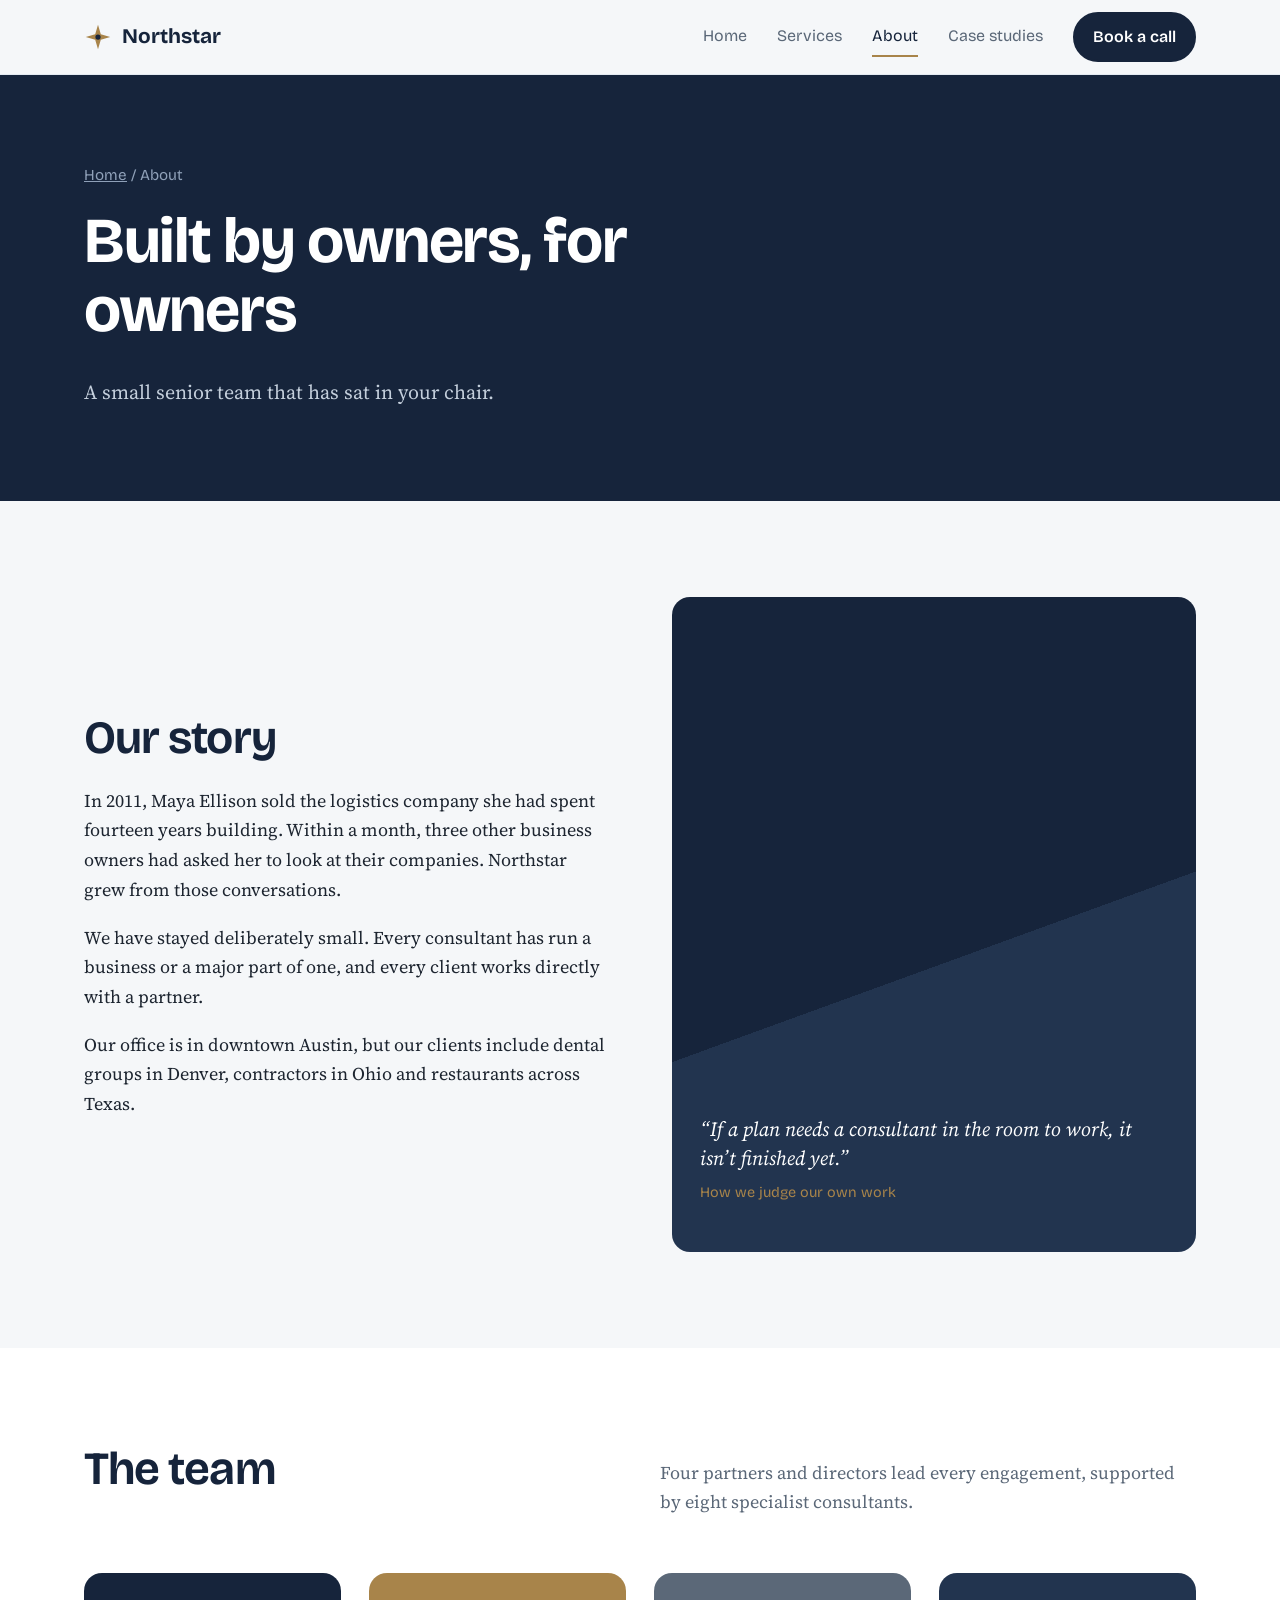
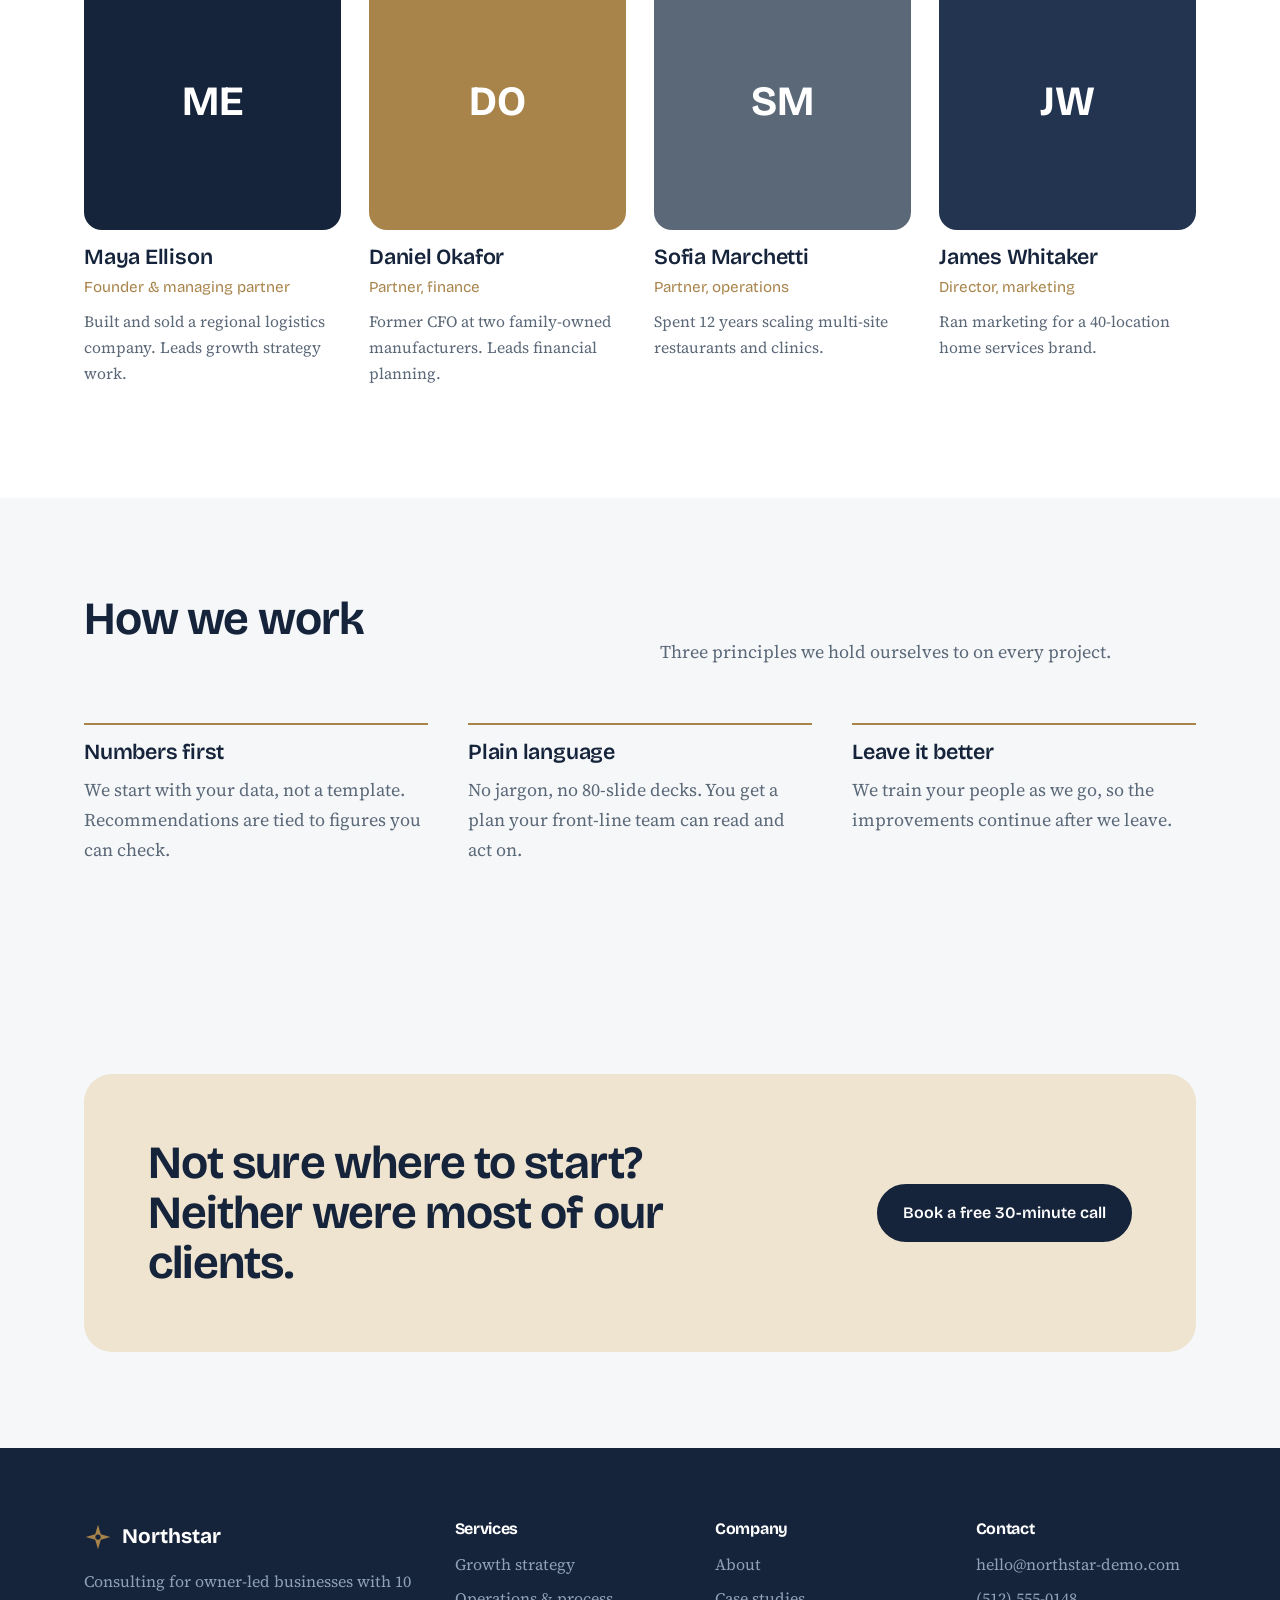
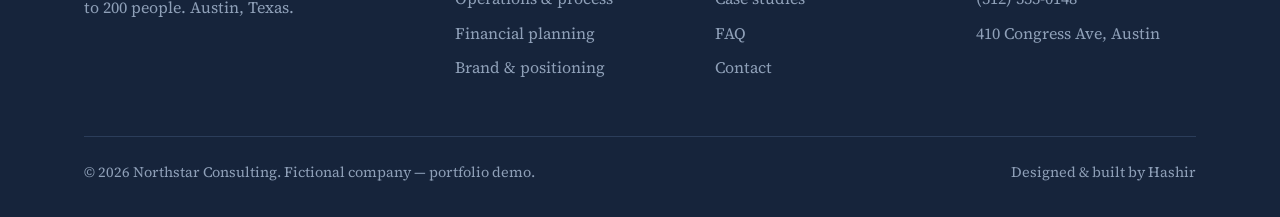
==== about.html @ 5cca1427 "Initial release of northstar-consulting portfolio demo" ====
<!doctype html>
<html lang="en">
<head>
<meta charset="utf-8">
<meta name="viewport" content="width=device-width, initial-scale=1">
<title>About — Northstar Consulting</title>
<meta name="description" content="Meet the senior team of former operators behind Northstar Consulting.">
<meta property="og:title" content="About — Northstar Consulting">
<meta property="og:description" content="Meet the senior team of former operators behind Northstar Consulting.">
<meta property="og:type" content="website">
<link rel="icon" href="data:image/svg+xml,<svg xmlns=%22http://www.w3.org/2000/svg%22 viewBox=%220 0 32 32%22><path d=%22M16 2l3.2 10.8L30 16l-10.8 3.2L16 30l-3.2-10.8L2 16l10.8-3.2z%22 fill=%22%23A8844A%22/></svg>">
<link rel="preconnect" href="https://fonts.googleapis.com"><link rel="preconnect" href="https://fonts.gstatic.com" crossorigin>
<link href="https://fonts.googleapis.com/css2?family=Bricolage+Grotesque:opsz,wght@12..96,400..800&family=Source+Serif+4:ital,opsz,wght@0,8..60,400;0,8..60,600;1,8..60,400&display=swap" rel="stylesheet">
<link rel="stylesheet" href="assets/style.css">
<script type="application/ld+json">{"@context":"https://schema.org","@type":"ProfessionalService","name":"Northstar Consulting","telephone":"+1-512-555-0148","email":"hello@northstar-demo.com","address":{"@type":"PostalAddress","streetAddress":"410 Congress Ave, Suite 900","addressLocality":"Austin","addressRegion":"TX","postalCode":"78701"}}</script>
</head>
<body>
<a class="skip" href="#main">Skip to content</a>
<header class="site-head"><div class="wrap">
<a class="logo" href="index.html"><svg viewBox="0 0 32 32" aria-hidden="true"><path d="M16 2l3.2 10.8L30 16l-10.8 3.2L16 30l-3.2-10.8L2 16l10.8-3.2z" fill="#A8844A"/><circle cx="16" cy="16" r="3" fill="#16243B"/></svg>Northstar</a>
<button class="menu-btn" aria-label="Open menu" aria-expanded="false" aria-controls="nav"><span></span><span></span><span></span></button>
<nav class="nav" id="nav" aria-label="Main"><a href="index.html">Home</a><a href="services.html">Services</a><a href="about.html" aria-current=page>About</a><a href="case-studies.html">Case studies</a><a class="btn" href="contact.html">Book a call</a></nav>
</div></header>
<main id="main">

<div class="page-head"><div class="wrap"><div class="crumbs"><a href="index.html">Home</a> / About</div><h1>Built by owners, for owners</h1><p>A small senior team that has sat in your chair.</p></div></div>
<section><div class="wrap split">
<div><h2>Our story</h2><p>In 2011, Maya Ellison sold the logistics company she had spent fourteen years building. Within a month, three other business owners had asked her to look at their companies. Northstar grew from those conversations.</p><p>We have stayed deliberately small. Every consultant has run a business or a major part of one, and every client works directly with a partner.</p><p>Our office is in downtown Austin, but our clients include dental groups in Denver, contractors in Ohio and restaurants across Texas.</p></div>
<div class="portrait"><p class="quote">“If a plan needs a consultant in the room to work, it isn’t finished yet.”<small>How we judge our own work</small></p></div>
</div></section>
<section class="alt"><div class="wrap"><div class="sec-head"><h2>The team</h2><p>Four partners and directors lead every engagement, supported by eight specialist consultants.</p></div><div class="team"><article class="member"><div class="avatar" style="background:#16243B" aria-hidden="true">ME</div><h3>Maya Ellison</h3><span>Founder & managing partner</span><p>Built and sold a regional logistics company. Leads growth strategy work.</p></article><article class="member"><div class="avatar" style="background:#A8844A" aria-hidden="true">DO</div><h3>Daniel Okafor</h3><span>Partner, finance</span><p>Former CFO at two family-owned manufacturers. Leads financial planning.</p></article><article class="member"><div class="avatar" style="background:#5B6878" aria-hidden="true">SM</div><h3>Sofia Marchetti</h3><span>Partner, operations</span><p>Spent 12 years scaling multi-site restaurants and clinics.</p></article><article class="member"><div class="avatar" style="background:#22344F" aria-hidden="true">JW</div><h3>James Whitaker</h3><span>Director, marketing</span><p>Ran marketing for a 40-location home services brand.</p></article></div></div></section>
<section><div class="wrap"><div class="sec-head"><h2>How we work</h2><p>Three principles we hold ourselves to on every project.</p></div>
<div class="values"><div><h3>Numbers first</h3><p>We start with your data, not a template. Recommendations are tied to figures you can check.</p></div><div><h3>Plain language</h3><p>No jargon, no 80-slide decks. You get a plan your front-line team can read and act on.</p></div><div><h3>Leave it better</h3><p>We train your people as we go, so the improvements continue after we leave.</p></div></div>
</div></section><section><div class="wrap"><div class="cta-band"><h2>Not sure where to start? Neither were most of our clients.</h2><a class="btn" href="contact.html">Book a free 30-minute call</a></div></div></section>
</main>
<footer><div class="wrap">
<div class="cols">
<div><a class="logo" href="index.html"><svg viewBox="0 0 32 32" aria-hidden="true"><path d="M16 2l3.2 10.8L30 16l-10.8 3.2L16 30l-3.2-10.8L2 16l10.8-3.2z" fill="#A8844A"/><circle cx="16" cy="16" r="3" fill="#16243B"/></svg>Northstar</a><p>Consulting for owner-led businesses with 10 to 200 people. Austin, Texas.</p></div>
<div><h4>Services</h4><ul><li><a href="services.html#strategy">Growth strategy</a></li><li><a href="services.html#ops">Operations & process</a></li><li><a href="services.html#finance">Financial planning</a></li><li><a href="services.html#brand">Brand & positioning</a></li></ul></div>
<div><h4>Company</h4><ul><li><a href="about.html">About</a></li><li><a href="case-studies.html">Case studies</a></li><li><a href="index.html#faq">FAQ</a></li><li><a href="contact.html">Contact</a></li></ul></div>
<div><h4>Contact</h4><ul><li><a href="mailto:hello@northstar-demo.com">hello@northstar-demo.com</a></li><li><a href="tel:+15125550148">(512) 555-0148</a></li><li>410 Congress Ave, Austin</li></ul></div>
</div>
<div class="base"><span>© <span data-year></span> Northstar Consulting. Fictional company — portfolio demo.</span><span>Designed & built by Hashir</span></div>
</div></footer>
<script src="assets/main.js"></script>
</body>
</html>
---- assets/style.css ----
:root{
  --midnight:#16243B;--midnight-2:#22344F;--glacier:#F5F7F9;--frost:#E3EAF1;
  --brass:#A8844A;--brass-soft:#EFE4D0;--slate:#5B6878;--ink:#1D2530;
  --display:"Bricolage Grotesque",system-ui,sans-serif;
  --body:"Source Serif 4",Georgia,serif;
  --r-sm:6px;--r-lg:18px;--wrap:1160px;
}
*,*::before,*::after{box-sizing:border-box}
html{scroll-behavior:smooth}
@media (prefers-reduced-motion:reduce){html{scroll-behavior:auto}*{animation:none!important;transition:none!important}}
body{margin:0;font-family:var(--body);font-size:1.125rem;line-height:1.65;color:var(--ink);background:var(--glacier)}
img,svg{max-width:100%;display:block}
a{color:inherit}
:focus-visible{outline:3px solid var(--brass);outline-offset:3px;border-radius:4px}
h1,h2,h3,h4{font-family:var(--display);line-height:1.08;letter-spacing:-.02em;margin:0 0 .5em;color:var(--midnight)}
h1{font-size:clamp(2.6rem,6vw,4.8rem);font-weight:700}
h2{font-size:clamp(2rem,3.6vw,3rem);font-weight:650}
h3{font-size:1.35rem;font-weight:600;letter-spacing:-.01em}
p{margin:0 0 1em;max-width:62ch}
.wrap{max-width:var(--wrap);margin:0 auto;padding:0 24px}
.skip{position:absolute;left:-999px}.skip:focus{left:16px;top:16px;background:#fff;padding:8px 14px;z-index:99}
.site-head{position:sticky;top:0;z-index:40;background:rgba(245,247,249,.94);backdrop-filter:blur(10px);border-bottom:1px solid var(--frost)}
.site-head .wrap{display:flex;align-items:center;justify-content:space-between;height:74px}
.logo{display:flex;align-items:center;gap:10px;font-family:var(--display);font-weight:700;font-size:1.3rem;text-decoration:none;color:var(--midnight)}
.logo svg{width:28px;height:28px}
.nav{display:flex;gap:30px;align-items:center;font-family:var(--display);font-size:1rem}
.nav a{text-decoration:none;color:var(--slate);padding:6px 0;border-bottom:2px solid transparent}
.nav a:hover,.nav a[aria-current=page]{color:var(--midnight);border-color:var(--brass)}
.btn{display:inline-flex;align-items:center;gap:8px;font-family:var(--display);font-weight:600;font-size:1rem;padding:14px 24px;border-radius:999px;text-decoration:none;border:2px solid var(--midnight);background:var(--midnight);color:#fff;cursor:pointer;transition:background .2s,color .2s}
.btn:hover{background:var(--midnight-2)}
.btn.ghost{background:transparent;color:var(--midnight)}
.btn.ghost:hover{background:var(--midnight);color:#fff}
.nav .btn{padding:10px 18px;color:#fff;border-bottom:2px solid var(--midnight)}
.nav .btn:hover{color:#fff}
.menu-btn{display:none;background:none;border:0;padding:8px;cursor:pointer}
.menu-btn span{display:block;width:24px;height:2px;background:var(--midnight);margin:5px 0}
@media (max-width:860px){
  .menu-btn{display:block}
  .nav{position:absolute;top:74px;left:0;right:0;flex-direction:column;align-items:flex-start;gap:4px;background:var(--glacier);padding:16px 24px 24px;border-bottom:1px solid var(--frost);display:none}
  .nav.open{display:flex}
  .nav a{font-size:1.15rem;padding:10px 0}
}
.hero{position:relative;overflow:hidden;background:var(--midnight);color:#DCE4EE}
.hero .wrap{display:grid;grid-template-columns:1.15fr .85fr;gap:48px;align-items:center;padding-top:96px;padding-bottom:104px}
.hero h1{color:#fff;max-width:13ch}
.hero .lede{font-size:1.3rem;color:#C3CEDB;max-width:44ch}
.hero .actions{display:flex;gap:14px;flex-wrap:wrap;margin-top:32px}
.hero .btn{background:var(--brass);border-color:var(--brass)}
.hero .btn:hover{background:#94733D}
.hero .btn.ghost{background:transparent;border-color:#5E7090;color:#fff}
.hero .btn.ghost:hover{border-color:#fff}
.chart .line{stroke:#3A4D6C;stroke-width:1;fill:none;stroke-dasharray:4 6}
.chart .path{stroke:var(--brass);stroke-width:2;fill:none;stroke-dasharray:600;stroke-dashoffset:600;animation:draw 2.4s .4s ease-out forwards}
.chart .star{fill:#fff}
.chart .north{fill:var(--brass);animation:pulse 3s 2.6s ease-in-out infinite}
@keyframes draw{to{stroke-dashoffset:0}}
@keyframes pulse{50%{opacity:.5}}
.chart figcaption{font-family:var(--display);font-size:.9rem;color:#8FA0B8;margin-top:10px}
.trust{border-top:1px solid #2B3D5A;padding:22px 0;font-family:var(--display);color:#8FA0B8;font-size:.95rem}
.trust .wrap{display:flex;gap:40px;flex-wrap:wrap;align-items:center;padding-top:0;padding-bottom:0}
.trust b{color:#fff;font-weight:600}
@media (max-width:860px){.hero .wrap{grid-template-columns:1fr;padding-top:64px;padding-bottom:64px}.chart{max-width:360px}}
section{padding:96px 0}
.sec-head{display:grid;grid-template-columns:1fr 1fr;gap:40px;align-items:end;margin-bottom:56px}
.sec-head p{color:var(--slate);margin:0}
@media (max-width:760px){.sec-head{grid-template-columns:1fr;gap:12px}section{padding:72px 0}}
.alt{background:#fff}
.services{display:grid;grid-template-columns:repeat(3,1fr);border-top:2px solid var(--midnight)}
.service{padding:32px 28px 36px 0;border-bottom:1px solid var(--frost)}
.service:not(:nth-child(3n+1)){padding-left:28px;border-left:1px solid var(--frost)}
.service svg{width:34px;height:34px;color:var(--brass);margin-bottom:18px}
.service p{color:var(--slate);font-size:1.02rem}
.service a{font-family:var(--display);font-weight:600;color:var(--midnight);text-underline-offset:4px}
@media (max-width:900px){.services{grid-template-columns:1fr 1fr}.service,.service:not(:nth-child(3n+1)){padding:28px 20px;border-left:0}.service:nth-child(even){border-left:1px solid var(--frost)}}
@media (max-width:600px){.services{grid-template-columns:1fr}.service:nth-child(even){border-left:0}.service,.service:not(:nth-child(3n+1)){padding:28px 0}}
.split{display:grid;grid-template-columns:1fr 1fr;gap:64px;align-items:center}
@media (max-width:860px){.split{grid-template-columns:1fr;gap:36px}}
.portrait{aspect-ratio:4/5;border-radius:var(--r-lg);background:linear-gradient(160deg,var(--midnight) 0 55%,var(--midnight-2) 55%);position:relative;overflow:hidden}
.portrait svg{position:absolute;top:32px;left:32px;width:120px;opacity:.9}
.portrait .quote{position:absolute;left:28px;right:28px;bottom:28px;color:#fff;font-size:1.25rem;font-style:italic;line-height:1.45}
.portrait .quote small{display:block;font-style:normal;font-family:var(--display);font-size:.9rem;color:var(--brass);margin-top:10px}
.facts{display:grid;grid-template-columns:1fr 1fr;gap:24px;margin-top:28px}
.facts div{border-left:3px solid var(--brass);padding-left:16px}
.facts strong{display:block;font-family:var(--display);font-size:2rem;color:var(--midnight);line-height:1.1}
.facts span{font-size:.95rem;color:var(--slate)}
.cases{display:grid;gap:28px}
.case{display:grid;grid-template-columns:220px 1fr auto;gap:36px;align-items:start;padding:32px;background:#fff;border-radius:var(--r-lg);border:1px solid var(--frost);text-decoration:none}
.case:hover{border-color:var(--brass)}
.case .tag{font-family:var(--display);font-size:.9rem;color:var(--brass);font-weight:600}
.case .result{font-family:var(--display);font-size:2.4rem;font-weight:700;color:var(--midnight);line-height:1;text-align:right}
.case .result small{display:block;font-size:.85rem;font-weight:500;color:var(--slate);margin-top:6px}
.case p{color:var(--slate);font-size:1.02rem;margin:0}
@media (max-width:860px){.case{grid-template-columns:1fr;gap:12px}.case .result{text-align:left}}
.testimonials{display:grid;grid-template-columns:1.4fr 1fr 1fr;gap:28px}
.testimonial{margin:0;padding:32px;border-radius:var(--r-lg);background:var(--glacier);border:1px solid var(--frost)}
.testimonial:first-child{background:var(--midnight);color:#DCE4EE;border-color:var(--midnight)}
.testimonial:first-child blockquote{font-size:1.4rem;color:#fff}
.testimonial blockquote{margin:0 0 20px;font-style:italic}
.testimonial figcaption{font-family:var(--display);font-size:.95rem}
.testimonial figcaption b{display:block}
.testimonial figcaption span{color:var(--slate)}
.testimonial:first-child figcaption span{color:#8FA0B8}
@media (max-width:900px){.testimonials{grid-template-columns:1fr}}
.faq{max-width:820px}
.faq details{border-bottom:1px solid var(--frost);padding:4px 0}
.faq summary{cursor:pointer;list-style:none;font-family:var(--display);font-size:1.2rem;font-weight:600;color:var(--midnight);padding:20px 40px 20px 0;position:relative}
.faq summary::-webkit-details-marker{display:none}
.faq summary::after{content:"";position:absolute;right:6px;top:50%;width:12px;height:12px;border-right:2px solid var(--brass);border-bottom:2px solid var(--brass);transform:translateY(-70%) rotate(45deg);transition:transform .2s}
.faq details[open] summary::after{transform:translateY(-30%) rotate(-135deg)}
.faq details p{color:var(--slate);padding-bottom:12px}
.cta-band{background:var(--brass-soft);border-radius:28px;padding:64px;display:flex;justify-content:space-between;align-items:center;gap:32px;flex-wrap:wrap}
.cta-band h2{margin:0;max-width:18ch}
@media (max-width:600px){.cta-band{padding:36px 28px}}
.page-head{background:var(--midnight);color:#C3CEDB;padding:88px 0 72px}
.page-head h1{color:#fff;font-size:clamp(2.4rem,5vw,4rem);max-width:16ch}
.page-head p{font-size:1.25rem}
.crumbs{font-family:var(--display);font-size:.95rem;color:#8FA0B8;margin-bottom:18px}
.crumbs a{color:#8FA0B8}
.svc-detail{display:grid;grid-template-columns:280px 1fr;gap:48px;padding:48px 0;border-top:1px solid var(--frost);scroll-margin-top:90px}
.svc-detail:first-child{border-top:2px solid var(--midnight)}
.svc-detail svg{width:40px;height:40px;color:var(--brass);margin-bottom:14px}
.svc-detail ul{margin:0;padding-left:1.1em;color:var(--slate)}
.svc-detail li{margin-bottom:6px}
.svc-detail .price{font-family:var(--display);color:var(--brass);font-weight:600;margin-top:10px}
@media (max-width:760px){.svc-detail{grid-template-columns:1fr;gap:16px}}
.steps{display:grid;grid-template-columns:repeat(4,1fr);gap:28px;counter-reset:s}
.step{counter-increment:s;padding-top:20px;border-top:2px solid var(--midnight)}
.step::before{content:counter(s);font-family:var(--display);font-weight:700;font-size:2.2rem;color:var(--brass);display:block;margin-bottom:8px}
.step p{color:var(--slate);font-size:1rem}
@media (max-width:860px){.steps{grid-template-columns:1fr 1fr}}
@media (max-width:520px){.steps{grid-template-columns:1fr}}
.team{display:grid;grid-template-columns:repeat(4,1fr);gap:28px}
.member .avatar{aspect-ratio:1;border-radius:var(--r-lg);display:grid;place-items:center;font-family:var(--display);font-size:2.6rem;font-weight:700;color:#fff;margin-bottom:16px}
.member h3{margin-bottom:2px}
.member span{font-family:var(--display);font-size:.95rem;color:var(--brass)}
.member p{font-size:.98rem;color:var(--slate);margin-top:8px}
@media (max-width:900px){.team{grid-template-columns:1fr 1fr}}
.values{display:grid;grid-template-columns:repeat(3,1fr);gap:40px}
.values h3{padding-top:16px;border-top:2px solid var(--brass)}
.values p{color:var(--slate)}
@media (max-width:760px){.values{grid-template-columns:1fr}}
.case-long{display:grid;grid-template-columns:1fr 1.3fr;gap:56px;padding:64px 0;border-top:1px solid var(--frost);scroll-margin-top:90px}
.case-long:first-child{border-top:0;padding-top:0}
.case-long dl{display:grid;grid-template-columns:auto 1fr;gap:10px 20px;font-size:1rem;margin:24px 0 0}
.case-long dt{font-family:var(--display);font-weight:600;color:var(--midnight)}
.case-long dd{margin:0;color:var(--slate)}
.metrics{display:grid;grid-template-columns:repeat(3,1fr);gap:16px;margin-top:28px}
.metrics div{background:var(--glacier);border-radius:var(--r-sm);padding:18px}
.metrics strong{display:block;font-family:var(--display);font-size:1.8rem;color:var(--midnight)}
.metrics span{font-size:.9rem;color:var(--slate)}
@media (max-width:860px){.case-long{grid-template-columns:1fr;gap:20px}}
@media (max-width:480px){.metrics{grid-template-columns:1fr}}
.contact-grid{display:grid;grid-template-columns:1.3fr .7fr;gap:56px}
@media (max-width:860px){.contact-grid{grid-template-columns:1fr}}
form .row{display:grid;grid-template-columns:1fr 1fr;gap:20px}
@media (max-width:600px){form .row{grid-template-columns:1fr}}
.field{margin-bottom:20px}
label{display:block;font-family:var(--display);font-weight:600;font-size:.98rem;color:var(--midnight);margin-bottom:6px}
input,select,textarea{width:100%;font:inherit;font-size:1.02rem;padding:13px 14px;border:1.5px solid #C9D3DE;border-radius:var(--r-sm);background:#fff;color:var(--ink)}
input:focus,select:focus,textarea:focus{border-color:var(--midnight);outline:none;box-shadow:0 0 0 3px rgba(168,132,74,.3)}
textarea{min-height:150px;resize:vertical}
.field.invalid input,.field.invalid textarea,.field.invalid select{border-color:#B3261E}
.err{display:none;color:#B3261E;font-size:.9rem;margin-top:6px;font-family:var(--display)}
.field.invalid .err{display:block}
.form-ok{display:none;background:#E8F3EC;border-left:4px solid #2E7D4F;padding:18px 20px;border-radius:var(--r-sm);font-family:var(--display);margin-bottom:24px}
.form-ok.show{display:block}
.hint{font-size:.9rem;color:var(--slate);font-family:var(--display)}
.info-card{background:var(--midnight);color:#C3CEDB;border-radius:var(--r-lg);padding:36px}
.info-card h3{color:#fff}
.info-card dl{margin:0}
.info-card dt{font-family:var(--display);color:var(--brass);font-size:.95rem;margin-top:20px}
.info-card dd{margin:4px 0 0;color:#fff}
.info-card a{color:#fff}
.map{margin-top:24px;aspect-ratio:16/10;border-radius:var(--r-sm);background:linear-gradient(90deg,#2B3D5A 1px,transparent 1px) 0 0/28px 28px,linear-gradient(#2B3D5A 1px,transparent 1px) 0 0/28px 28px,var(--midnight-2);position:relative}
.map::after{content:"";position:absolute;left:58%;top:42%;width:16px;height:16px;border-radius:50%;background:var(--brass);box-shadow:0 0 0 8px rgba(168,132,74,.3)}
footer{background:var(--midnight);color:#8FA0B8;padding:72px 0 32px;font-size:1rem}
footer .cols{display:grid;grid-template-columns:1.5fr 1fr 1fr 1fr;gap:40px}
footer h4{color:#fff;font-size:1rem;margin-bottom:14px}
footer ul{list-style:none;margin:0;padding:0}
footer li{margin-bottom:8px}
footer a{text-decoration:none}footer a:hover{color:#fff}
footer .logo{color:#fff;margin-bottom:14px}
footer .base{border-top:1px solid #2B3D5A;margin-top:48px;padding-top:24px;display:flex;justify-content:space-between;flex-wrap:wrap;gap:12px;font-size:.9rem}
@media (max-width:760px){footer .cols{grid-template-columns:1fr 1fr}}
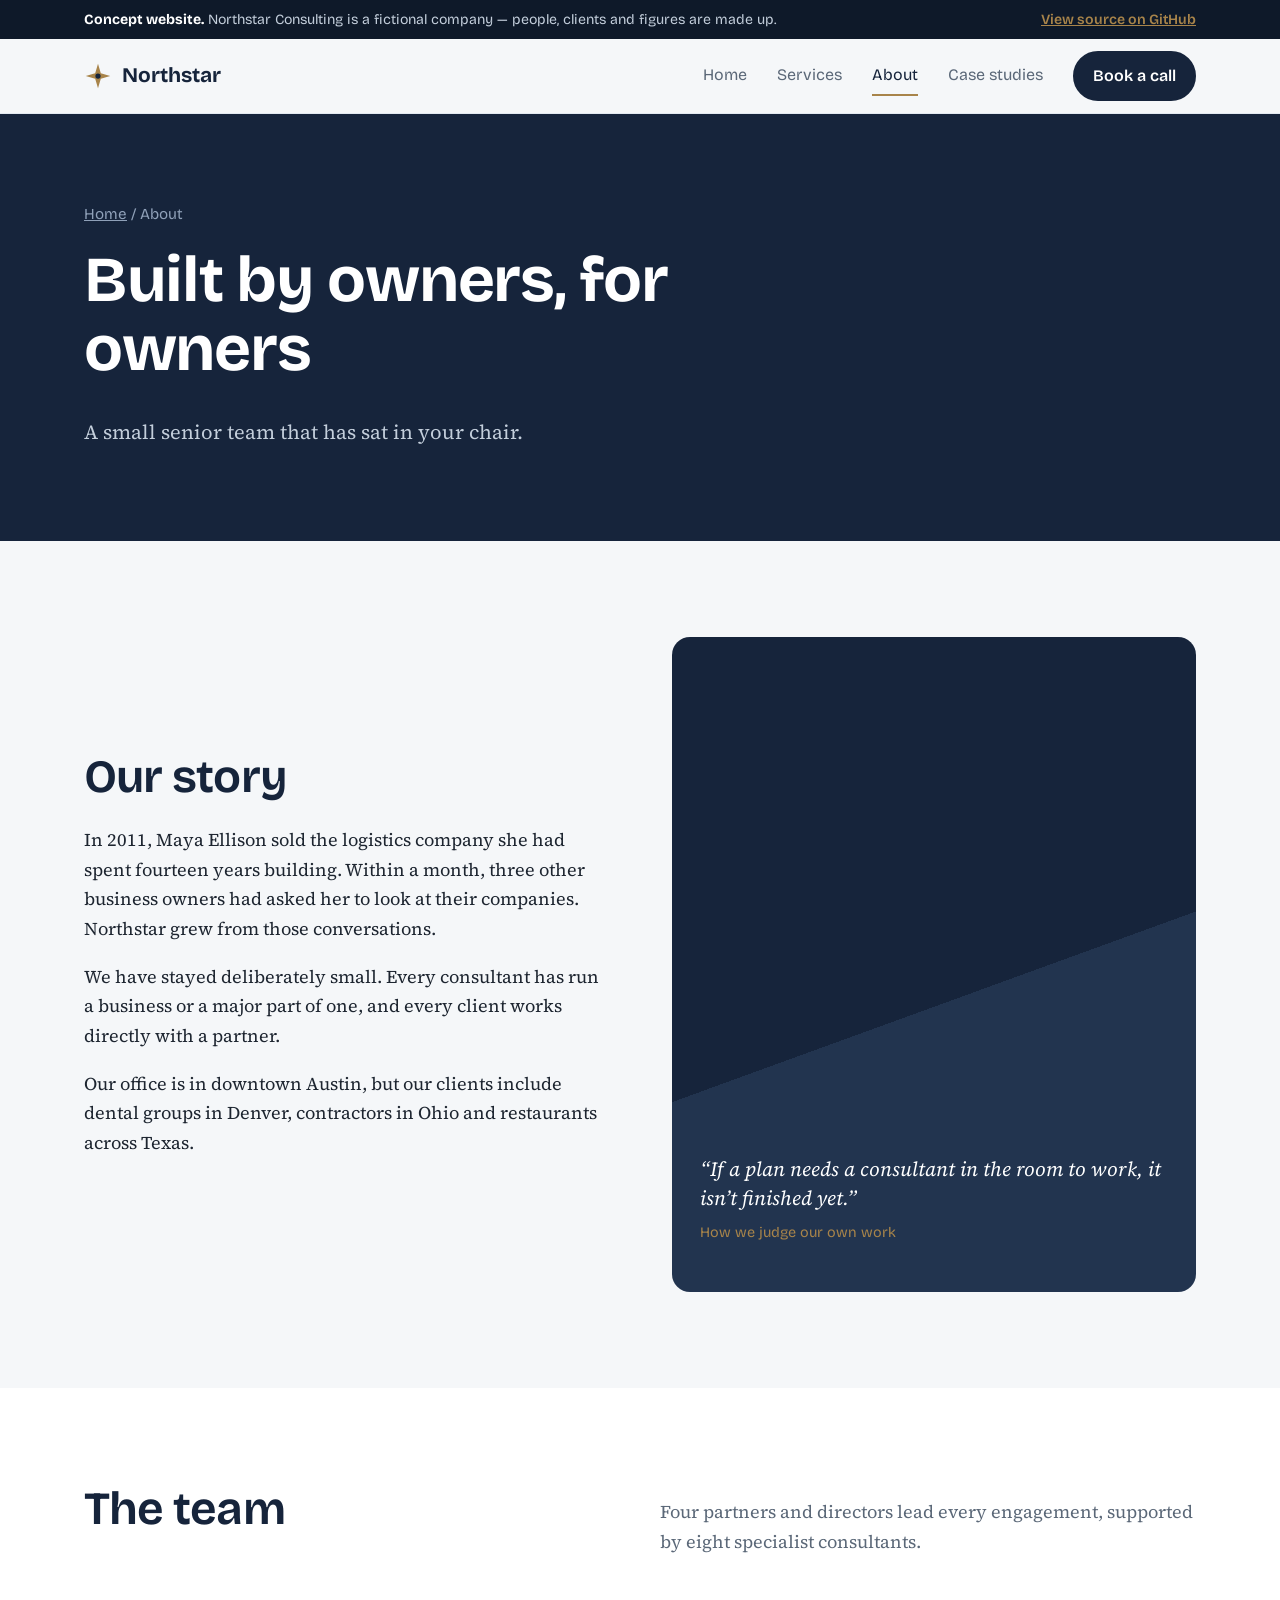
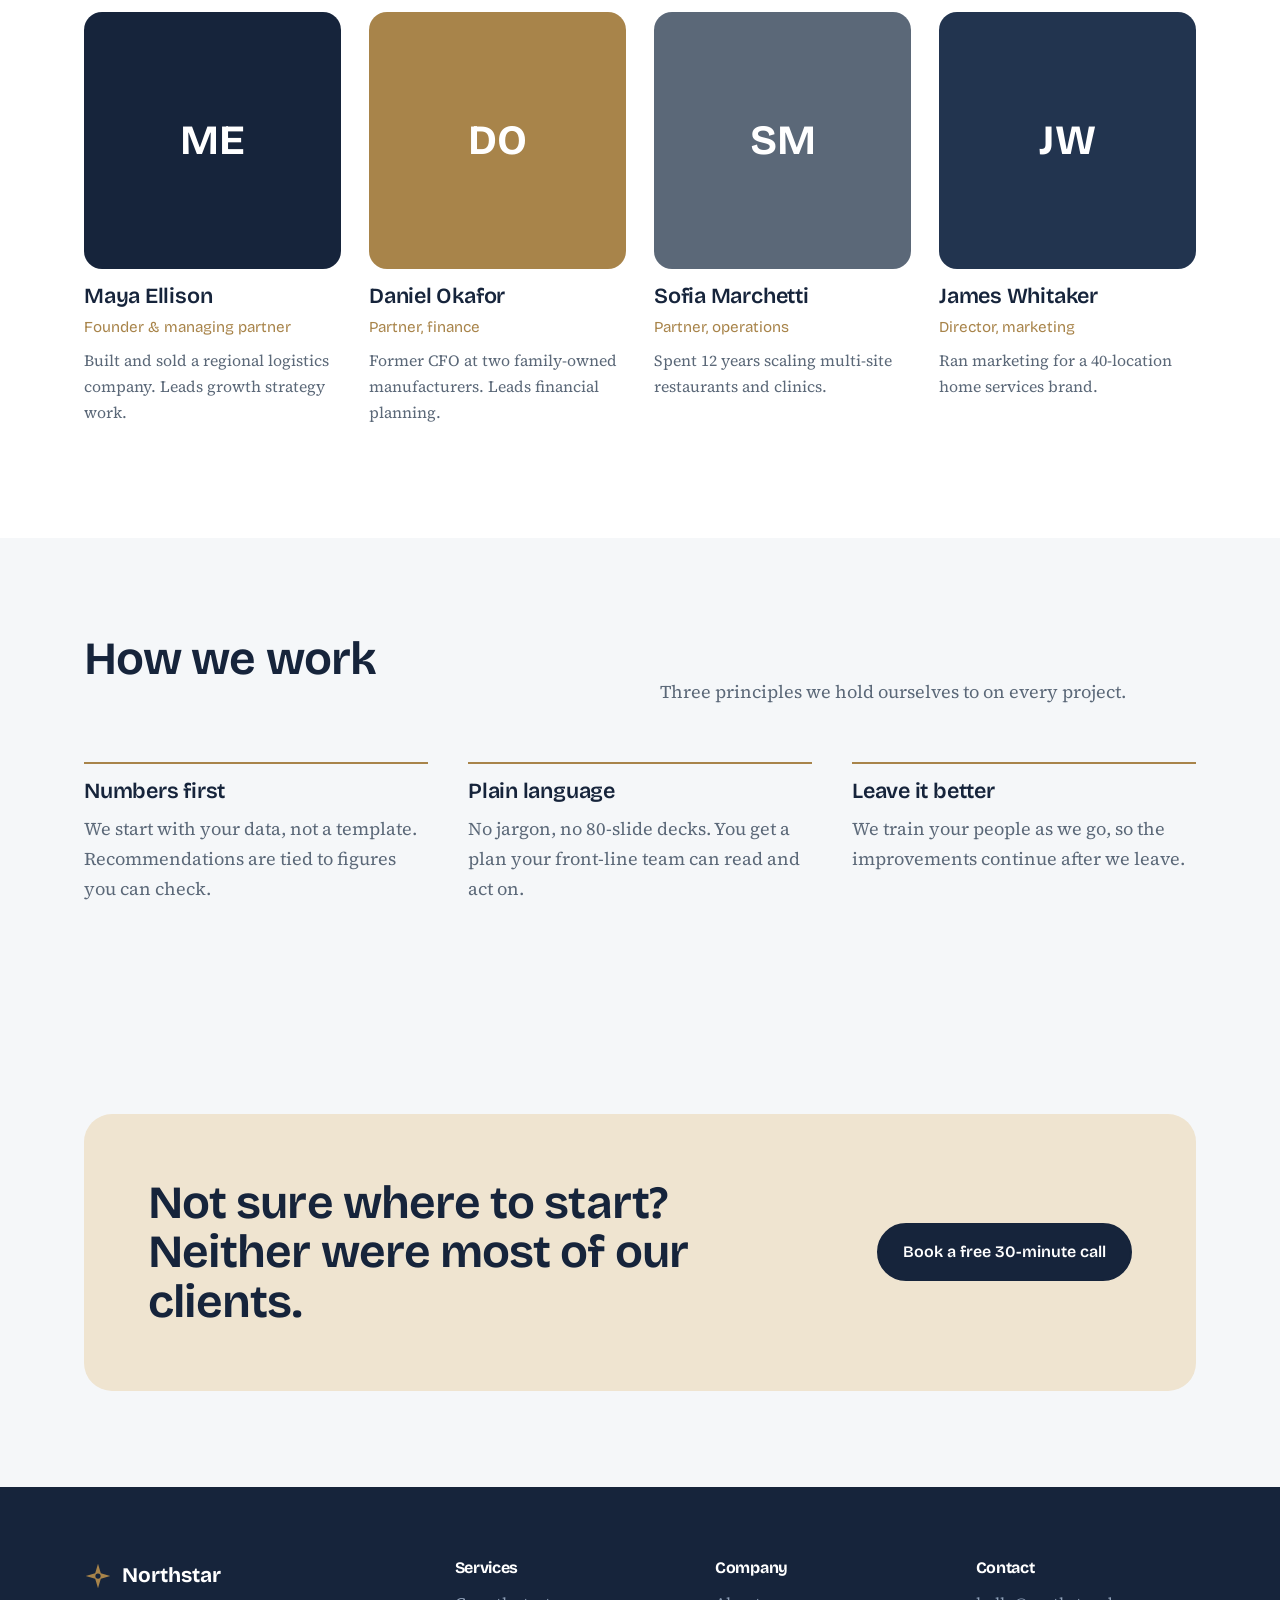
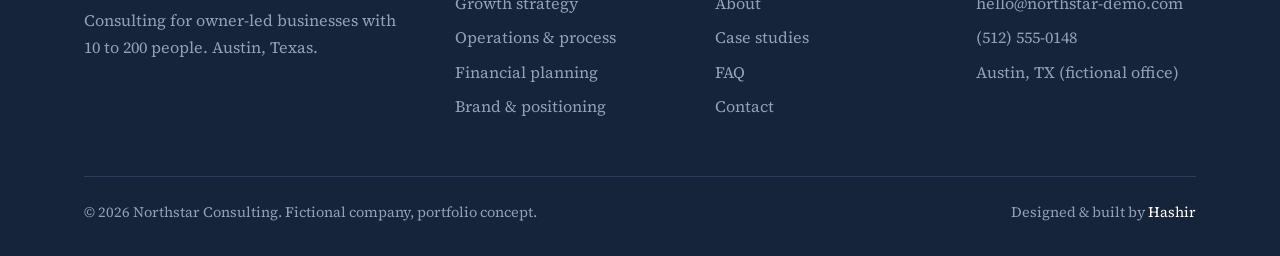
==== commit 77df7b2b: "Prepare site for client review - Self-host fonts; the site now makes no third-party requests - Add a" ====
--- a/about.html
+++ b/about.html
@@ -8,14 +8,21 @@
 <meta property="og:title" content="About — Northstar Consulting">
 <meta property="og:description" content="Meet the senior team of former operators behind Northstar Consulting.">
 <meta property="og:type" content="website">
-<link rel="icon" href="data:image/svg+xml,<svg xmlns=%22http://www.w3.org/2000/svg%22 viewBox=%220 0 32 32%22><path d=%22M16 2l3.2 10.8L30 16l-10.8 3.2L16 30l-3.2-10.8L2 16l10.8-3.2z%22 fill=%22%23A8844A%22/></svg>">
-<link rel="preconnect" href="https://fonts.googleapis.com"><link rel="preconnect" href="https://fonts.gstatic.com" crossorigin>
-<link href="https://fonts.googleapis.com/css2?family=Bricolage+Grotesque:opsz,wght@12..96,400..800&family=Source+Serif+4:ital,opsz,wght@0,8..60,400;0,8..60,600;1,8..60,400&display=swap" rel="stylesheet">
+<meta property="og:url" content="https://gmoo7.github.io/northstar-consulting/about.html">
+<meta property="og:image" content="https://gmoo7.github.io/northstar-consulting/docs/social-preview.png">
+<meta name="twitter:card" content="summary_large_image">
+<meta name="theme-color" content="#16243B">
+<link rel="canonical" href="https://gmoo7.github.io/northstar-consulting/about.html">
+<link rel="icon" href="favicon.svg" type="image/svg+xml">
+<link rel="apple-touch-icon" href="apple-touch-icon.png">
+<link rel="preload" href="assets/fonts/bricolage-grotesque-latin-wght-normal.woff2" as="font" type="font/woff2" crossorigin>
+<link rel="preload" href="assets/fonts/source-serif-4-latin-wght-normal.woff2" as="font" type="font/woff2" crossorigin>
 <link rel="stylesheet" href="assets/style.css">
-<script type="application/ld+json">{"@context":"https://schema.org","@type":"ProfessionalService","name":"Northstar Consulting","telephone":"+1-512-555-0148","email":"hello@northstar-demo.com","address":{"@type":"PostalAddress","streetAddress":"410 Congress Ave, Suite 900","addressLocality":"Austin","addressRegion":"TX","postalCode":"78701"}}</script>
+<script type="application/ld+json">{"@context":"https://schema.org","@type":"WebSite","name":"Northstar Consulting (concept website)","url":"https://gmoo7.github.io/northstar-consulting/","description":"Portfolio demo of a professional services website for a fictional consulting firm.","creator":{"@type":"Person","name":"Hashir","url":"https://github.com/GMoo7"}}</script>
 </head>
 <body>
 <a class="skip" href="#main">Skip to content</a>
+<div class="demo-bar"><div class="wrap"><span><b>Concept website.</b> <span class="long">Northstar Consulting is a fictional company — people, clients and figures are made up.</span><span class="short">Fictional company.</span></span><a href="https://github.com/GMoo7/northstar-consulting">View source on GitHub</a></div></div>
 <header class="site-head"><div class="wrap">
 <a class="logo" href="index.html"><svg viewBox="0 0 32 32" aria-hidden="true"><path d="M16 2l3.2 10.8L30 16l-10.8 3.2L16 30l-3.2-10.8L2 16l10.8-3.2z" fill="#A8844A"/><circle cx="16" cy="16" r="3" fill="#16243B"/></svg>Northstar</a>
 <button class="menu-btn" aria-label="Open menu" aria-expanded="false" aria-controls="nav"><span></span><span></span><span></span></button>
@@ -38,9 +45,9 @@
 <div><a class="logo" href="index.html"><svg viewBox="0 0 32 32" aria-hidden="true"><path d="M16 2l3.2 10.8L30 16l-10.8 3.2L16 30l-3.2-10.8L2 16l10.8-3.2z" fill="#A8844A"/><circle cx="16" cy="16" r="3" fill="#16243B"/></svg>Northstar</a><p>Consulting for owner-led businesses with 10 to 200 people. Austin, Texas.</p></div>
 <div><h4>Services</h4><ul><li><a href="services.html#strategy">Growth strategy</a></li><li><a href="services.html#ops">Operations & process</a></li><li><a href="services.html#finance">Financial planning</a></li><li><a href="services.html#brand">Brand & positioning</a></li></ul></div>
 <div><h4>Company</h4><ul><li><a href="about.html">About</a></li><li><a href="case-studies.html">Case studies</a></li><li><a href="index.html#faq">FAQ</a></li><li><a href="contact.html">Contact</a></li></ul></div>
-<div><h4>Contact</h4><ul><li><a href="mailto:hello@northstar-demo.com">hello@northstar-demo.com</a></li><li><a href="tel:+15125550148">(512) 555-0148</a></li><li>410 Congress Ave, Austin</li></ul></div>
+<div><h4>Contact</h4><ul><li><a href="mailto:hello@northstar-demo.com">hello@northstar-demo.com</a></li><li><a href="tel:+15125550148">(512) 555-0148</a></li><li>Austin, TX (fictional office)</li></ul></div>
 </div>
-<div class="base"><span>© <span data-year></span> Northstar Consulting. Fictional company — portfolio demo.</span><span>Designed & built by Hashir</span></div>
+<div class="base"><span>© <span data-year></span> Northstar Consulting. Fictional company, portfolio concept.</span><span>Designed &amp; built by <a href="https://github.com/GMoo7">Hashir</a></span></div>
 </div></footer>
 <script src="assets/main.js"></script>
 </body>
--- a/assets/style.css
+++ b/assets/style.css
@@ -1,3 +1,6 @@
+@font-face{font-family:"Bricolage Grotesque";src:url(fonts/bricolage-grotesque-latin-wght-normal.woff2) format("woff2");font-weight:200 800;font-style:normal;font-display:swap}
+@font-face{font-family:"Source Serif 4";src:url(fonts/source-serif-4-latin-wght-normal.woff2) format("woff2");font-weight:200 900;font-style:normal;font-display:swap}
+@font-face{font-family:"Source Serif 4";src:url(fonts/source-serif-4-latin-wght-italic.woff2) format("woff2");font-weight:200 900;font-style:italic;font-display:swap}
 :root{
   --midnight:#16243B;--midnight-2:#22344F;--glacier:#F5F7F9;--frost:#E3EAF1;
   --brass:#A8844A;--brass-soft:#EFE4D0;--slate:#5B6878;--ink:#1D2530;
@@ -182,3 +185,10 @@
 footer .logo{color:#fff;margin-bottom:14px}
 footer .base{border-top:1px solid #2B3D5A;margin-top:48px;padding-top:24px;display:flex;justify-content:space-between;flex-wrap:wrap;gap:12px;font-size:.9rem}
 @media (max-width:760px){footer .cols{grid-template-columns:1fr 1fr}}
+.demo-bar{background:#0E1929;color:#C3CEDB;font-family:var(--display);font-size:.88rem;padding:8px 0}
+.demo-bar .wrap{display:flex;justify-content:space-between;gap:8px 20px;flex-wrap:wrap}
+.demo-bar b{color:#fff}.demo-bar a{color:var(--brass);font-weight:600}
+.trust .note{font-size:.8rem;border:1px solid #3A4D6C;border-radius:999px;padding:2px 10px}
+footer .base a{color:#fff}
+.short{display:none}@media (max-width:600px){.long{display:none}.short{display:inline}.demo-bar{flex-wrap:nowrap;justify-content:space-between;text-align:left;font-size:.8rem}}
+@media (prefers-reduced-motion:reduce){.chart .path{stroke-dashoffset:0}}
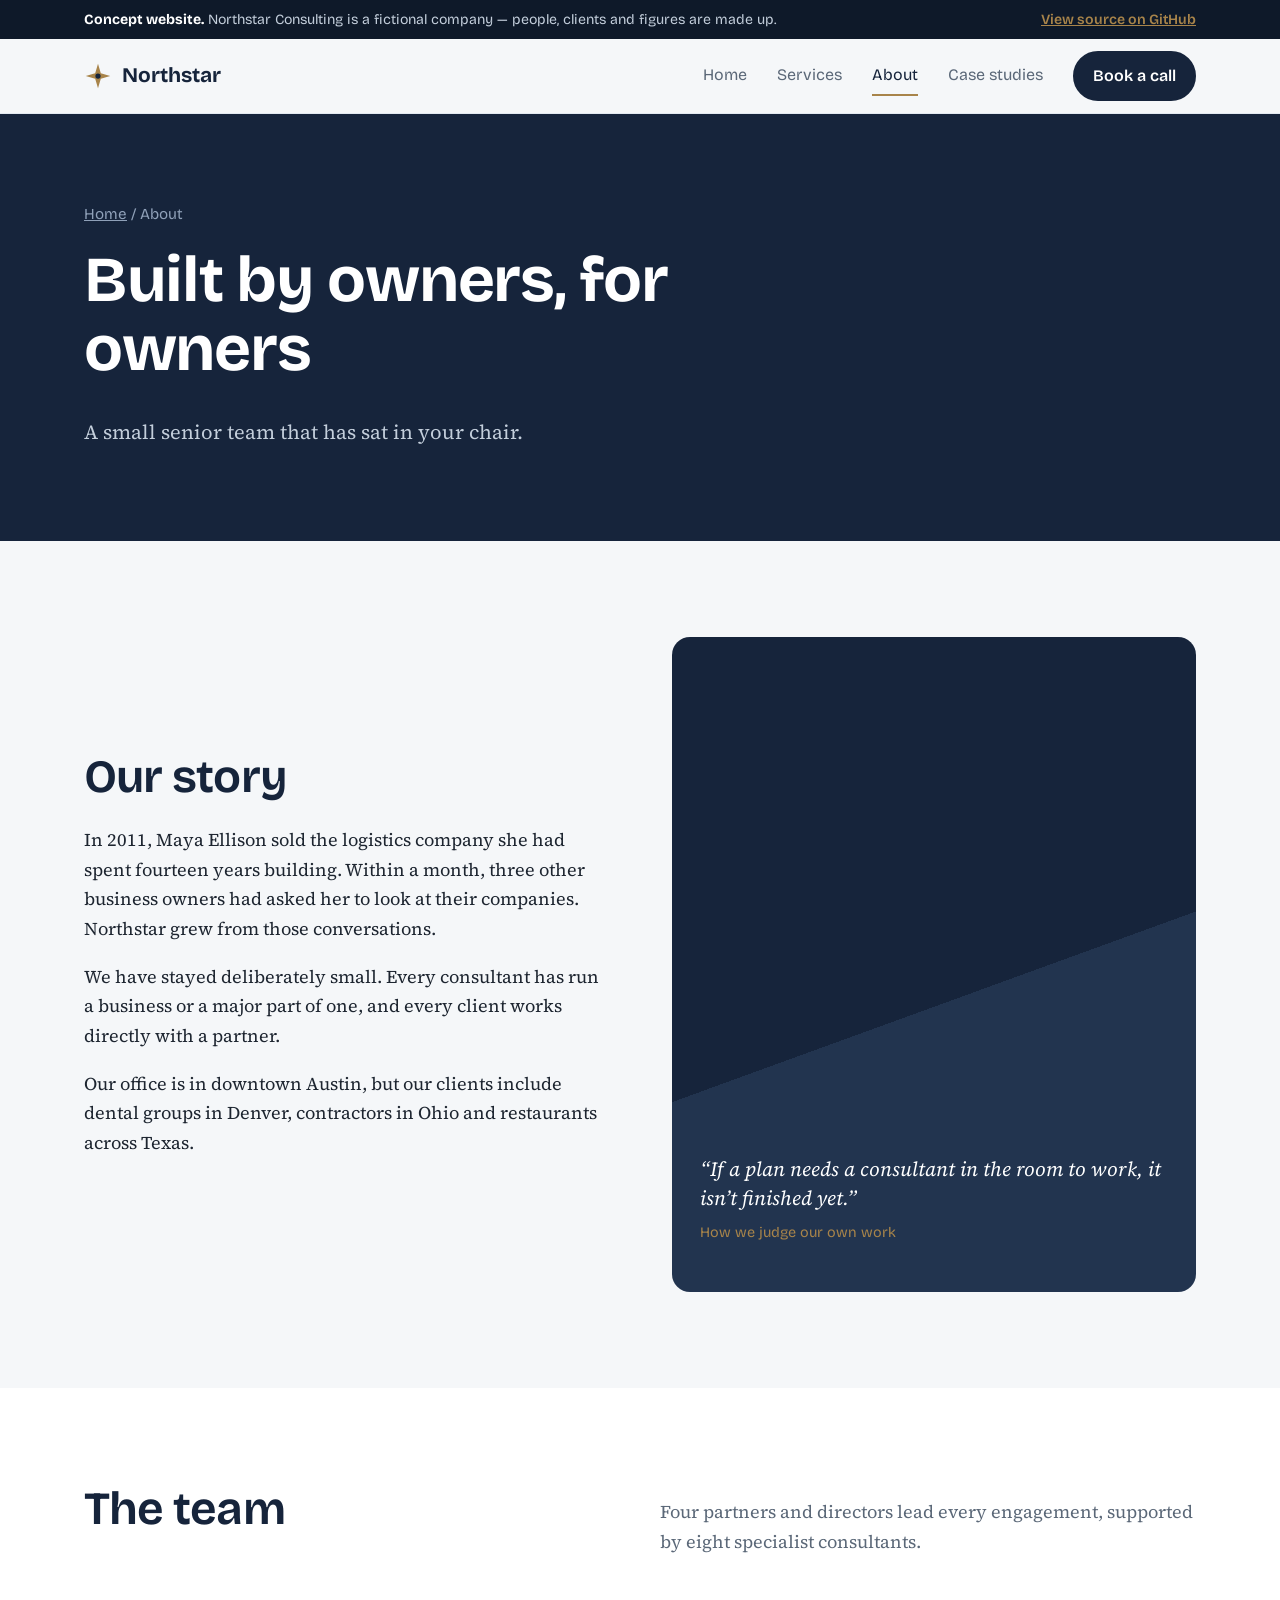
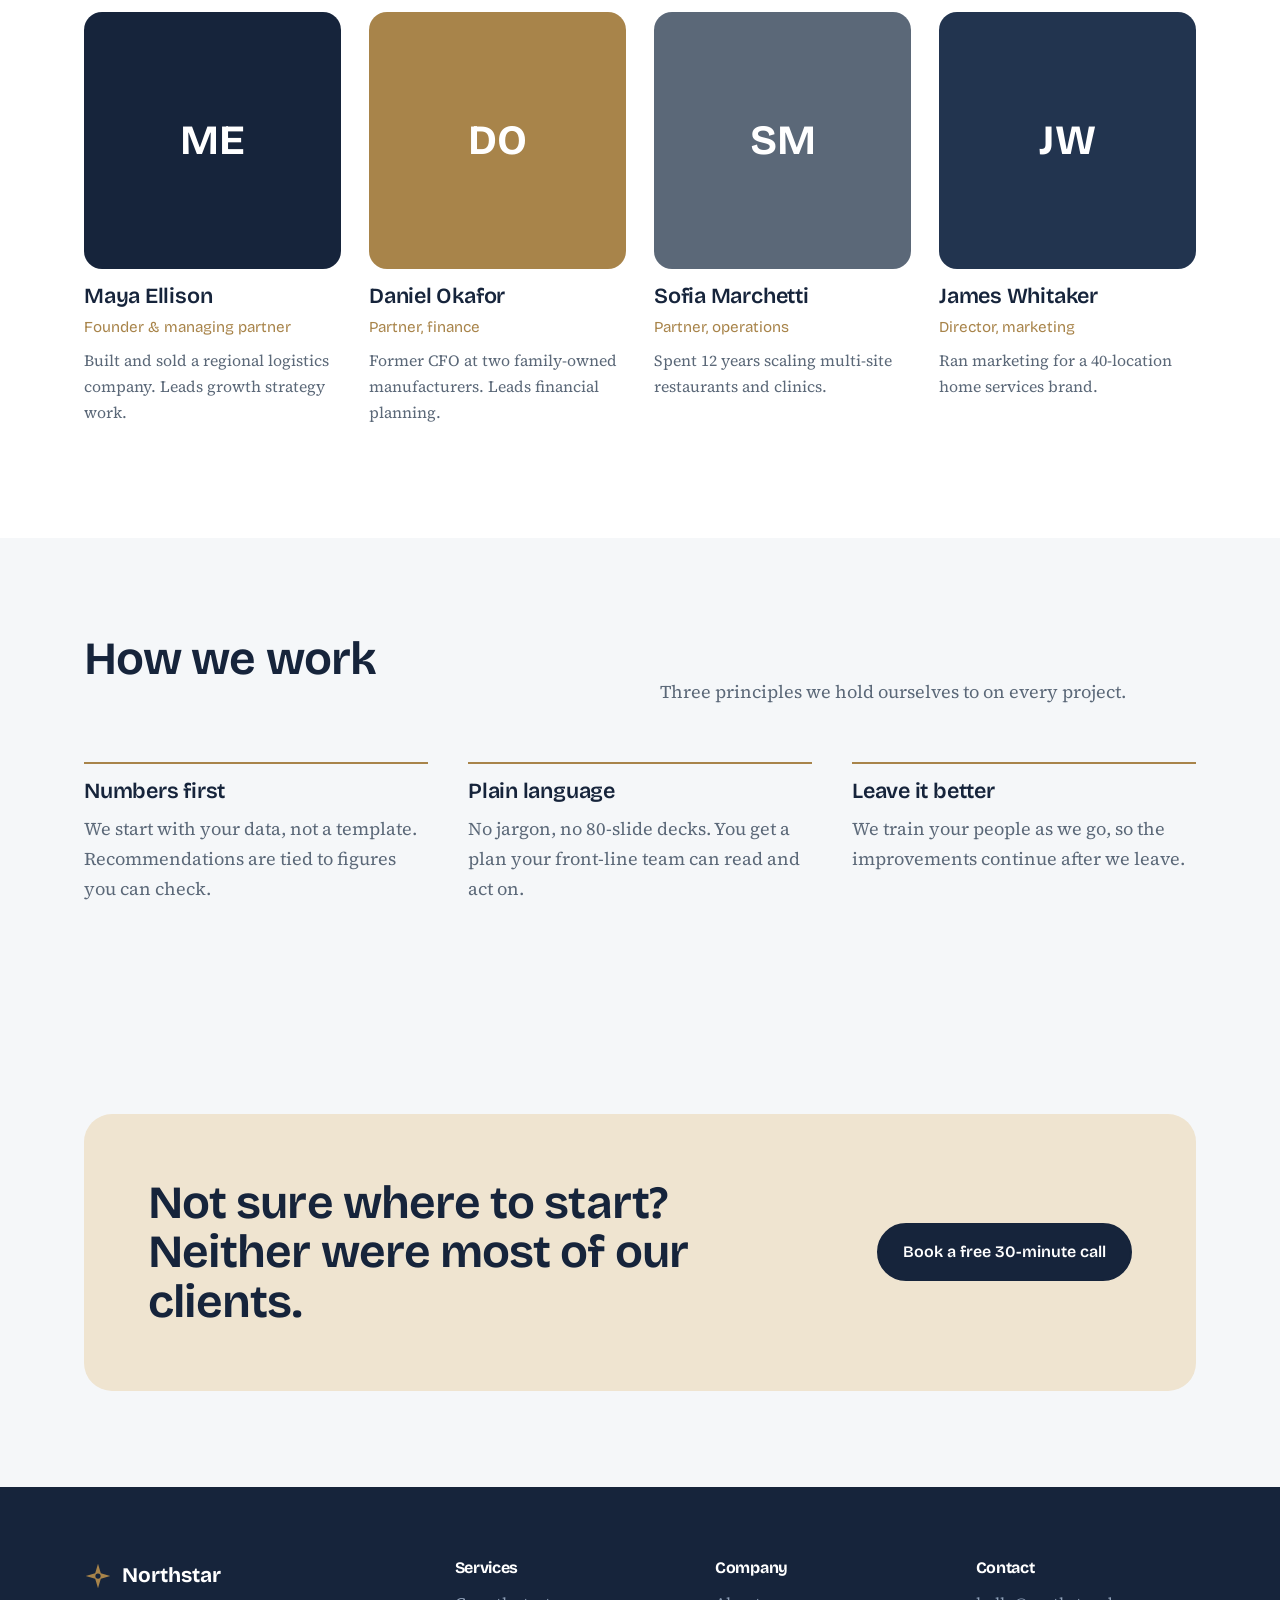
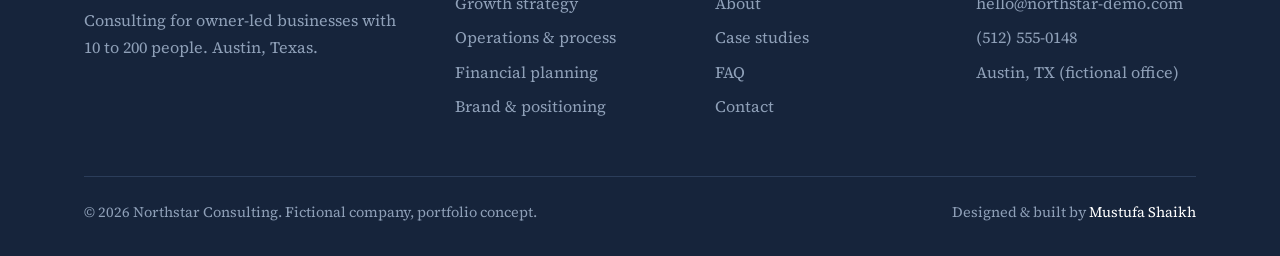
==== commit 0d7e3d00: "Credit Mustufa Shaikh as designer and developer" ====
--- a/about.html
+++ b/about.html
@@ -18,7 +18,7 @@
 <link rel="preload" href="assets/fonts/bricolage-grotesque-latin-wght-normal.woff2" as="font" type="font/woff2" crossorigin>
 <link rel="preload" href="assets/fonts/source-serif-4-latin-wght-normal.woff2" as="font" type="font/woff2" crossorigin>
 <link rel="stylesheet" href="assets/style.css">
-<script type="application/ld+json">{"@context":"https://schema.org","@type":"WebSite","name":"Northstar Consulting (concept website)","url":"https://gmoo7.github.io/northstar-consulting/","description":"Portfolio demo of a professional services website for a fictional consulting firm.","creator":{"@type":"Person","name":"Hashir","url":"https://github.com/GMoo7"}}</script>
+<script type="application/ld+json">{"@context":"https://schema.org","@type":"WebSite","name":"Northstar Consulting (concept website)","url":"https://gmoo7.github.io/northstar-consulting/","description":"Portfolio demo of a professional services website for a fictional consulting firm.","creator":{"@type":"Person","name":"Mustufa Shaikh","url":"https://github.com/GMoo7"}}</script>
 </head>
 <body>
 <a class="skip" href="#main">Skip to content</a>
@@ -47,7 +47,7 @@
 <div><h4>Company</h4><ul><li><a href="about.html">About</a></li><li><a href="case-studies.html">Case studies</a></li><li><a href="index.html#faq">FAQ</a></li><li><a href="contact.html">Contact</a></li></ul></div>
 <div><h4>Contact</h4><ul><li><a href="mailto:hello@northstar-demo.com">hello@northstar-demo.com</a></li><li><a href="tel:+15125550148">(512) 555-0148</a></li><li>Austin, TX (fictional office)</li></ul></div>
 </div>
-<div class="base"><span>© <span data-year></span> Northstar Consulting. Fictional company, portfolio concept.</span><span>Designed &amp; built by <a href="https://github.com/GMoo7">Hashir</a></span></div>
+<div class="base"><span>© <span data-year></span> Northstar Consulting. Fictional company, portfolio concept.</span><span>Designed &amp; built by <a href="https://github.com/GMoo7">Mustufa Shaikh</a></span></div>
 </div></footer>
 <script src="assets/main.js"></script>
 </body>
--- a/assets/style.css
+++ b/assets/style.css
@@ -192,3 +192,5 @@
 footer .base a{color:#fff}
 .short{display:none}@media (max-width:600px){.long{display:none}.short{display:inline}.demo-bar{flex-wrap:nowrap;justify-content:space-between;text-align:left;font-size:.8rem}}
 @media (prefers-reduced-motion:reduce){.chart .path{stroke-dashoffset:0}}
+.illus{font-family:var(--display);font-size:.88rem;color:var(--brass);font-weight:600;margin:0 0 12px}
+.illus-tag{display:inline-block;font-family:var(--display);font-size:.78rem;font-weight:600;color:var(--slate);border:1px solid var(--frost);border-radius:999px;padding:1px 9px;margin:0 8px 6px 0}
